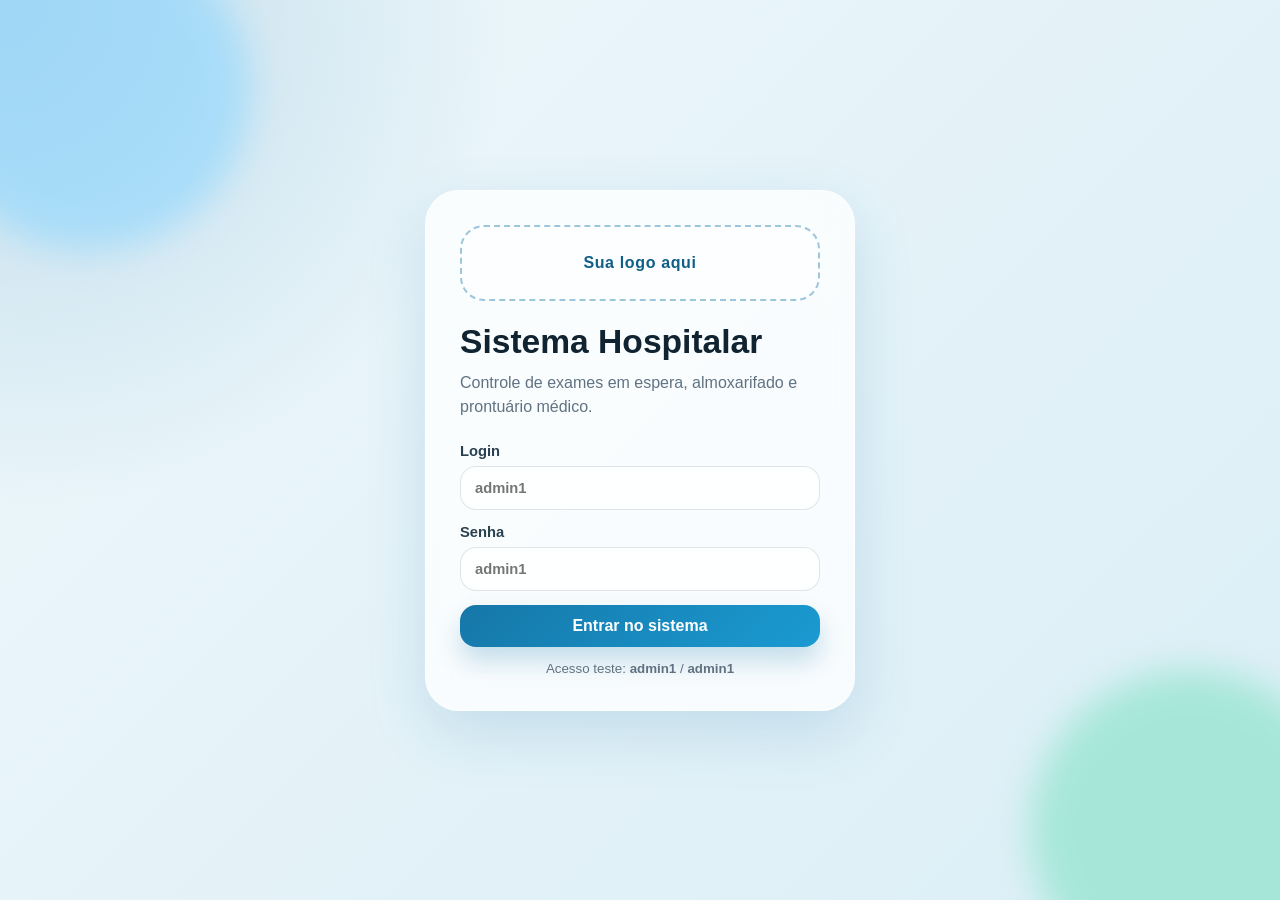
==== index.html @ a4148fce "Add files via upload" ====
<!DOCTYPE html>
<html lang="pt-BR">
<head>
  <meta charset="UTF-8" />
  <meta name="viewport" content="width=device-width, initial-scale=1.0" />
  <title>Sistema Hospitalar | Almoxarifado e Prontuário</title>
  <link rel="stylesheet" href="styles.css" />
</head>
<body>
  <div id="toast" class="toast"></div>

  <section id="loginView" class="login-view">
    <div class="login-orb orb-a"></div>
    <div class="login-orb orb-b"></div>

    <div class="login-card glass">
      <div class="brand-badge">Sua logo aqui</div>
      <h1>Sistema Hospitalar</h1>
      <p>Controle de exames em espera, almoxarifado e prontuário médico.</p>

      <form id="loginForm" class="form-stack">
        <label>
          Login
          <input id="loginUser" type="text" placeholder="admin1" autocomplete="username" required />
        </label>
        <label>
          Senha
          <input id="loginPass" type="password" placeholder="admin1" autocomplete="current-password" required />
        </label>
        <button class="btn primary full" type="submit">Entrar no sistema</button>
        <small class="hint">Acesso teste: <b>admin1</b> / <b>admin1</b></small>
      </form>
    </div>
  </section>

  <main id="appView" class="app hidden">
    <aside class="sidebar">
      <div class="logo-box">Sua logo aqui</div>
      <nav>
        <button class="nav-btn active" data-screen="dashboard">Visão geral</button>
        <button class="nav-btn" data-screen="items">Cadastro de itens</button>
        <button class="nav-btn" data-screen="requests">Pedidos</button>
        <button class="nav-btn" data-screen="history">Histórico</button>
        <button class="nav-btn" data-screen="medical">Prontuário médico</button>
        <button class="nav-btn" data-screen="exams">Exames em espera</button>
      </nav>
      <button id="logoutBtn" class="btn ghost logout">Sair</button>
    </aside>

    <section class="workspace">
      <header class="topbar glass">
        <div>
          <span class="eyebrow">Painel interno</span>
          <h2 id="screenTitle">Visão geral</h2>
        </div>
        <div class="user-chip">
          <span class="dot"></span>
          Admin teste
        </div>
      </header>

      <section id="dashboard" class="screen active-screen">
        <div class="grid stats-grid">
          <article class="stat-card">
            <span>Itens cadastrados</span>
            <strong id="statItems">0</strong>
          </article>
          <article class="stat-card">
            <span>Pedidos pendentes</span>
            <strong id="statPending">0</strong>
          </article>
          <article class="stat-card">
            <span>Prontos para coleta</span>
            <strong id="statReady">0</strong>
          </article>
          <article class="stat-card">
            <span>Prontuários salvos</span>
            <strong id="statRecords">0</strong>
          </article>
        </div>

        <div class="panel glass">
          <div class="panel-head">
            <div>
              <h3>Fluxo do almoxarifado</h3>
              <p>Pedido solicitado → almoxarifado separa → colaborador coleta → histórico mensal.</p>
            </div>
          </div>
          <div id="recentRequests" class="cards-list"></div>
        </div>
      </section>

      <section id="items" class="screen">
        <div class="two-columns">
          <form id="itemForm" class="panel glass form-stack">
            <h3>Cadastrar item</h3>
            <label>Nome do item <input id="itemName" required placeholder="Ex: Luva descartável M" /></label>
            <label>Categoria
              <select id="itemCategory" required>
                <option value="Hospital">Hospital</option>
                <option value="Ambulância">Ambulância</option>
                <option value="Limpeza">Limpeza</option>
                <option value="Escritório">Escritório</option>
                <option value="Medicamentos">Medicamentos</option>
                <option value="Outros">Outros</option>
              </select>
            </label>
            <label>Unidade <input id="itemUnit" required placeholder="Ex: caixa, unidade, pacote" /></label>
            <label>Estoque atual <input id="itemStock" type="number" min="0" required placeholder="0" /></label>
            <label>Estoque mínimo <input id="itemMin" type="number" min="0" required placeholder="0" /></label>
            <label>Observação <textarea id="itemNote" placeholder="Detalhes importantes do item"></textarea></label>
            <button class="btn primary" type="submit">Salvar item</button>
          </form>

          <div class="panel glass">
            <div class="panel-head">
              <div>
                <h3>Itens cadastrados</h3>
                <p>Controle básico para hospital e ambulância.</p>
              </div>
              <input id="itemSearch" class="search" placeholder="Buscar item..." />
            </div>
            <div id="itemList" class="table-wrap"></div>
          </div>
        </div>
      </section>

      <section id="requests" class="screen">
        <div class="two-columns">
          <form id="requestForm" class="panel glass form-stack">
            <h3>Novo pedido ao almoxarifado</h3>
            <label>Solicitante <input id="requestPerson" required placeholder="Nome de quem está pedindo" /></label>
            <label>Setor
              <select id="requestSector" required>
                <option>Enfermagem</option>
                <option>Recepção</option>
                <option>Ambulância</option>
                <option>Centro médico</option>
                <option>Administração</option>
                <option>Limpeza</option>
              </select>
            </label>
            <label>Item
              <select id="requestItem" required></select>
            </label>
            <label>Quantidade <input id="requestQty" type="number" min="1" required value="1" /></label>
            <label>Motivo/observação <textarea id="requestReason" placeholder="Ex: reposição da sala 2"></textarea></label>
            <button class="btn primary" type="submit">Enviar pedido</button>
          </form>

          <div class="panel glass">
            <div class="panel-head">
              <div>
                <h3>Pedidos recebidos</h3>
                <p>Atualize o pedido quando estiver separado ou coletado.</p>
              </div>
              <select id="requestFilter" class="search">
                <option value="todos">Todos</option>
                <option value="pendente">Pendentes</option>
                <option value="pronto">Prontos para coleta</option>
                <option value="retirado">Retirados</option>
              </select>
            </div>
            <div id="requestList" class="cards-list"></div>
          </div>
        </div>
      </section>

      <section id="history" class="screen">
        <div class="panel glass">
          <div class="panel-head">
            <div>
              <h3>Histórico por pessoa, dia e mês</h3>
              <p>Veja o que cada colaborador retirou para ter rastreio e controle.</p>
            </div>
            <div class="filter-row">
              <input id="historyPerson" class="search" placeholder="Buscar pessoa..." />
              <input id="historyMonth" class="search" type="month" />
            </div>
          </div>
          <div id="historyList" class="table-wrap"></div>
        </div>
      </section>

      <section id="medical" class="screen">
        <div class="two-columns">
          <form id="medicalForm" class="panel glass form-stack">
            <h3>Novo prontuário</h3>
            <label>Nome do paciente <input id="patientName" required placeholder="Nome completo" /></label>
            <label>CPF <input id="patientCpf" required placeholder="000.000.000-00" /></label>
            <label>Data de nascimento <input id="patientBirth" type="date" /></label>
            <label>Médico responsável <input id="doctorName" required placeholder="Dr(a). Nome" /></label>
            <label>Queixa principal <textarea id="patientComplaint" required placeholder="Relato inicial do paciente"></textarea></label>
            <label>Conduta médica <textarea id="medicalConduct" required placeholder="Exames, medicação, orientação, retorno..."></textarea></label>
            <button class="btn primary" type="submit">Salvar prontuário</button>
          </form>

          <div class="panel glass">
            <div class="panel-head">
              <div>
                <h3>Prontuários salvos</h3>
                <p>Busque por nome, CPF ou médico.</p>
              </div>
              <input id="medicalSearch" class="search" placeholder="Buscar prontuário..." />
            </div>
            <div id="medicalList" class="cards-list"></div>
          </div>
        </div>
      </section>

      <section id="exams" class="screen">
        <div class="two-columns">
          <form id="examForm" class="panel glass form-stack">
            <h3>Novo exame em espera</h3>
            <label>Paciente <input id="examPatient" required placeholder="Nome do paciente" /></label>
            <label>CPF <input id="examCpf" required placeholder="000.000.000-00" /></label>
            <label>Tipo de exame <input id="examType" required placeholder="Ex: Hemograma, Raio-X" /></label>
            <label>Status
              <select id="examStatus">
                <option>Aguardando coleta</option>
                <option>Aguardando laudo</option>
                <option>Pronto para entrega</option>
              </select>
            </label>
            <button class="btn primary" type="submit">Salvar exame</button>
          </form>
          <div class="panel glass">
            <div class="panel-head">
              <div>
                <h3>Fila de exames</h3>
                <p>Primeiro esqueleto para controle de espera.</p>
              </div>
              <input id="examSearch" class="search" placeholder="Buscar exame..." />
            </div>
            <div id="examList" class="cards-list"></div>
          </div>
        </div>
      </section>
    </section>
  </main>

  <script src="app.js"></script>
</body>
</html>
---- styles.css ----
:root {
  --bg: #eef7fb;
  --bg-2: #dbeef6;
  --card: rgba(255, 255, 255, .78);
  --text: #102331;
  --muted: #607282;
  --primary: #1677a8;
  --primary-dark: #0f5e86;
  --success: #1d9a6c;
  --warning: #d48b18;
  --danger: #d94d4d;
  --line: rgba(16, 35, 49, .12);
  --shadow: 0 22px 60px rgba(22, 119, 168, .16);
  --radius: 24px;
}

* { box-sizing: border-box; }
html { scroll-behavior: smooth; }
body {
  margin: 0;
  font-family: Inter, Segoe UI, Arial, sans-serif;
  color: var(--text);
  background:
    radial-gradient(circle at top left, rgba(22,119,168,.22), transparent 32rem),
    linear-gradient(135deg, var(--bg), var(--bg-2));
  min-height: 100vh;
}

button, input, select, textarea { font: inherit; }
button { cursor: pointer; }
textarea { min-height: 96px; resize: vertical; }
.hidden { display: none !important; }

.glass {
  background: var(--card);
  border: 1px solid rgba(255,255,255,.72);
  box-shadow: var(--shadow);
  backdrop-filter: blur(18px);
}

.login-view {
  min-height: 100vh;
  display: grid;
  place-items: center;
  position: relative;
  overflow: hidden;
  padding: 24px;
}
.login-orb {
  position: absolute;
  width: 320px;
  height: 320px;
  border-radius: 999px;
  filter: blur(18px);
  opacity: .58;
  animation: float 8s ease-in-out infinite;
}
.orb-a { background: #8ad5ff; top: -70px; left: -70px; }
.orb-b { background: #7fe1c4; bottom: -90px; right: -70px; animation-delay: -3s; }
@keyframes float { 50% { transform: translateY(24px) translateX(12px); } }
.login-card {
  width: min(430px, 100%);
  border-radius: 34px;
  padding: 34px;
  position: relative;
  z-index: 1;
}
.brand-badge, .logo-box {
  display: grid;
  place-items: center;
  border: 2px dashed rgba(22,119,168,.42);
  color: var(--primary-dark);
  font-weight: 900;
  letter-spacing: .04em;
  background: rgba(255,255,255,.62);
}
.brand-badge { height: 76px; border-radius: 24px; margin-bottom: 22px; }
.login-card h1 { margin: 0 0 10px; font-size: 2.1rem; }
.login-card p { margin: 0 0 24px; color: var(--muted); line-height: 1.5; }

.form-stack { display: grid; gap: 14px; }
label { display: grid; gap: 7px; color: #294050; font-weight: 700; font-size: .92rem; }
input, select, textarea, .search {
  width: 100%;
  border: 1px solid var(--line);
  border-radius: 16px;
  padding: 13px 14px;
  background: rgba(255,255,255,.82);
  color: var(--text);
  outline: none;
  transition: .2s;
}
input:focus, select:focus, textarea:focus { border-color: var(--primary); box-shadow: 0 0 0 4px rgba(22,119,168,.12); }
.hint { color: var(--muted); text-align: center; }

.btn {
  border: 0;
  border-radius: 16px;
  padding: 12px 16px;
  font-weight: 900;
  transition: .2s;
}
.btn:hover { transform: translateY(-1px); }
.btn.primary { color: white; background: linear-gradient(135deg, var(--primary), #1a9bd2); box-shadow: 0 14px 26px rgba(22,119,168,.24); }
.btn.ghost { background: rgba(255,255,255,.7); color: var(--primary-dark); border: 1px solid var(--line); }
.btn.success { background: rgba(29,154,108,.12); color: var(--success); border: 1px solid rgba(29,154,108,.2); }
.btn.warning { background: rgba(212,139,24,.12); color: var(--warning); border: 1px solid rgba(212,139,24,.2); }
.btn.danger { background: rgba(217,77,77,.12); color: var(--danger); border: 1px solid rgba(217,77,77,.2); }
.btn.full { width: 100%; }

.app { min-height: 100vh; display: grid; grid-template-columns: 290px 1fr; }
.sidebar {
  min-height: 100vh;
  padding: 22px;
  background: rgba(255,255,255,.48);
  border-right: 1px solid rgba(255,255,255,.76);
  position: sticky;
  top: 0;
}
.logo-box { height: 86px; border-radius: 24px; margin-bottom: 22px; }
nav { display: grid; gap: 10px; }
.nav-btn {
  text-align: left;
  border: 1px solid transparent;
  background: transparent;
  padding: 14px 16px;
  border-radius: 16px;
  color: #425b6b;
  font-weight: 850;
}
.nav-btn:hover, .nav-btn.active { background: rgba(22,119,168,.1); color: var(--primary-dark); border-color: rgba(22,119,168,.16); }
.logout { width: calc(100% - 44px); position: absolute; bottom: 22px; }
.workspace { padding: 24px; overflow: hidden; }
.topbar {
  border-radius: var(--radius);
  padding: 22px 24px;
  display: flex;
  justify-content: space-between;
  align-items: center;
  margin-bottom: 22px;
}
.eyebrow { color: var(--primary); text-transform: uppercase; font-weight: 950; letter-spacing: .09em; font-size: .75rem; }
.topbar h2 { margin: 6px 0 0; font-size: 1.7rem; }
.user-chip { display: flex; align-items: center; gap: 9px; padding: 10px 14px; border-radius: 999px; background: rgba(255,255,255,.68); font-weight: 850; }
.dot { width: 10px; height: 10px; border-radius: 50%; background: var(--success); box-shadow: 0 0 0 6px rgba(29,154,108,.12); }

.screen { display: none; animation: rise .28s ease both; }
.active-screen { display: block; }
@keyframes rise { from { opacity: 0; transform: translateY(8px); } }
.grid { display: grid; gap: 16px; }
.stats-grid { grid-template-columns: repeat(4, minmax(0, 1fr)); margin-bottom: 20px; }
.stat-card, .panel {
  border-radius: var(--radius);
  padding: 20px;
  background: rgba(255,255,255,.72);
  border: 1px solid rgba(255,255,255,.75);
  box-shadow: var(--shadow);
}
.stat-card span { color: var(--muted); font-weight: 800; }
.stat-card strong { display: block; margin-top: 10px; font-size: 2.1rem; color: var(--primary-dark); }
.two-columns { display: grid; grid-template-columns: 390px 1fr; gap: 20px; align-items: start; }
.panel-head { display: flex; justify-content: space-between; align-items: start; gap: 14px; margin-bottom: 16px; }
.panel h3 { margin: 0 0 6px; }
.panel p { margin: 0; color: var(--muted); }
.filter-row { display: flex; gap: 10px; min-width: 420px; }

.table-wrap { overflow-x: auto; }
table { width: 100%; border-collapse: collapse; min-width: 720px; }
th, td { padding: 14px; border-bottom: 1px solid var(--line); text-align: left; vertical-align: top; }
th { color: var(--muted); font-size: .82rem; text-transform: uppercase; letter-spacing: .04em; }
.tag { display: inline-flex; align-items: center; border-radius: 999px; padding: 6px 10px; font-weight: 850; font-size: .78rem; }
.tag.pendente { color: var(--warning); background: rgba(212,139,24,.12); }
.tag.pronto { color: var(--primary-dark); background: rgba(22,119,168,.12); }
.tag.retirado { color: var(--success); background: rgba(29,154,108,.12); }
.tag.low { color: var(--danger); background: rgba(217,77,77,.12); }
.tag.ok { color: var(--success); background: rgba(29,154,108,.12); }

.cards-list { display: grid; gap: 12px; }
.data-card {
  background: rgba(255,255,255,.72);
  border: 1px solid var(--line);
  border-radius: 20px;
  padding: 16px;
}
.data-card h4 { margin: 0 0 8px; }
.data-card p { margin: 5px 0; color: var(--muted); line-height: 1.42; }
.action-row { display: flex; gap: 8px; flex-wrap: wrap; margin-top: 12px; }
.empty { color: var(--muted); text-align: center; padding: 26px; border: 1px dashed var(--line); border-radius: 18px; }
.toast {
  position: fixed;
  right: 22px;
  bottom: 22px;
  z-index: 20;
  transform: translateY(20px);
  opacity: 0;
  pointer-events: none;
  transition: .25s;
  background: #102331;
  color: white;
  padding: 14px 18px;
  border-radius: 16px;
  box-shadow: 0 18px 40px rgba(0,0,0,.2);
  font-weight: 800;
}
.toast.show { opacity: 1; transform: translateY(0); }

@media (max-width: 980px) {
  .app { grid-template-columns: 1fr; }
  .sidebar { position: static; min-height: auto; }
  .logout { position: static; width: 100%; margin-top: 16px; }
  .two-columns, .stats-grid { grid-template-columns: 1fr; }
  .topbar { align-items: flex-start; flex-direction: column; }
  .filter-row { min-width: 0; flex-direction: column; width: 100%; }
}
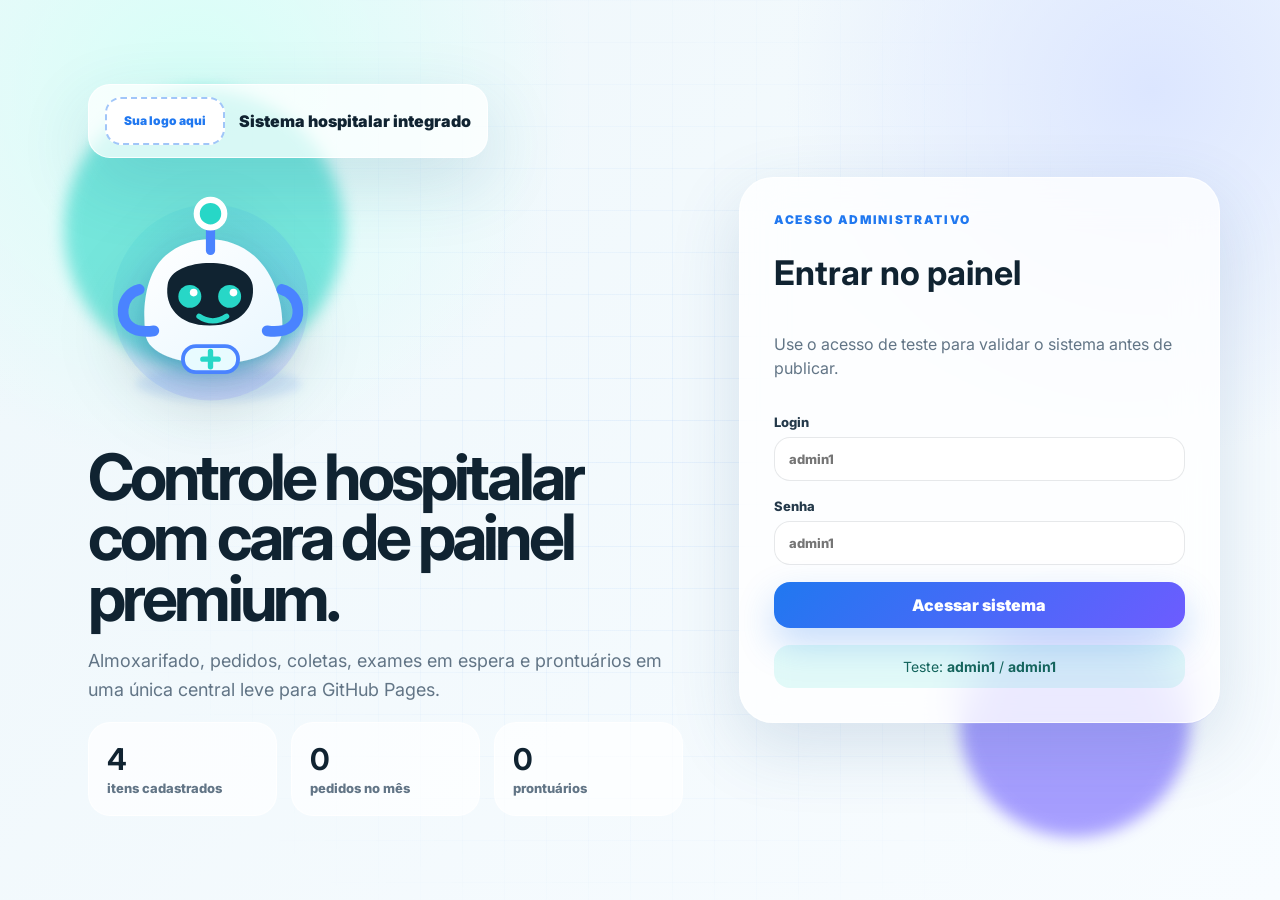
==== commit e7939566: "Add files via upload" ====
--- a/index.html
+++ b/index.html
@@ -3,22 +3,47 @@
 <head>
   <meta charset="UTF-8" />
   <meta name="viewport" content="width=device-width, initial-scale=1.0" />
-  <title>Sistema Hospitalar | Almoxarifado e Prontuário</title>
-  <link rel="stylesheet" href="styles.css" />
+  <title>Hospital Control | Almoxarifado, Exames e Prontuário</title>
+  <link rel="preconnect" href="https://fonts.googleapis.com">
+  <link rel="preconnect" href="https://fonts.gstatic.com" crossorigin>
+  <link href="https://fonts.googleapis.com/css2?family=Inter:wght@400;500;600;700;800&display=swap" rel="stylesheet">
+  <link rel="stylesheet" href="css/styles.css" />
 </head>
 <body>
-  <div id="toast" class="toast"></div>
+  <div id="toast" class="toast" role="status" aria-live="polite"></div>
 
   <section id="loginView" class="login-view">
-    <div class="login-orb orb-a"></div>
-    <div class="login-orb orb-b"></div>
-
-    <div class="login-card glass">
-      <div class="brand-badge">Sua logo aqui</div>
-      <h1>Sistema Hospitalar</h1>
-      <p>Controle de exames em espera, almoxarifado e prontuário médico.</p>
-
-      <form id="loginForm" class="form-stack">
+    <div class="ambient-grid"></div>
+    <div class="orb orb-one"></div>
+    <div class="orb orb-two"></div>
+
+    <main class="login-shell">
+      <div class="login-hero">
+        <div class="brand-card floating-card">
+          <div class="logo-placeholder">Sua logo aqui</div>
+          <span>Sistema hospitalar integrado</span>
+        </div>
+
+        <div class="mascot-stage" aria-hidden="true">
+          <img src="assets/svg/medbot-mascot.svg" alt="" class="mascot" />
+          <div class="pulse-ring"></div>
+        </div>
+
+        <h1>Controle hospitalar com cara de painel premium.</h1>
+        <p>Almoxarifado, pedidos, coletas, exames em espera e prontuários em uma única central leve para GitHub Pages.</p>
+
+        <div class="hero-metrics">
+          <article><strong id="loginItemsCount">0</strong><span>itens cadastrados</span></article>
+          <article><strong id="loginOrdersCount">0</strong><span>pedidos no mês</span></article>
+          <article><strong id="loginRecordsCount">0</strong><span>prontuários</span></article>
+        </div>
+      </div>
+
+      <form id="loginForm" class="login-card glass-card">
+        <div class="card-kicker">Acesso administrativo</div>
+        <h2>Entrar no painel</h2>
+        <p>Use o acesso de teste para validar o sistema antes de publicar.</p>
+
         <label>
           Login
           <input id="loginUser" type="text" placeholder="admin1" autocomplete="username" required />
@@ -27,218 +52,168 @@
           Senha
           <input id="loginPass" type="password" placeholder="admin1" autocomplete="current-password" required />
         </label>
-        <button class="btn primary full" type="submit">Entrar no sistema</button>
-        <small class="hint">Acesso teste: <b>admin1</b> / <b>admin1</b></small>
+
+        <button class="primary-btn" type="submit">Acessar sistema</button>
+        <div class="demo-access">Teste: <b>admin1</b> / <b>admin1</b></div>
       </form>
-    </div>
+    </main>
   </section>
 
-  <main id="appView" class="app hidden">
+  <section id="appView" class="app-view hidden">
     <aside class="sidebar">
-      <div class="logo-box">Sua logo aqui</div>
-      <nav>
-        <button class="nav-btn active" data-screen="dashboard">Visão geral</button>
-        <button class="nav-btn" data-screen="items">Cadastro de itens</button>
-        <button class="nav-btn" data-screen="requests">Pedidos</button>
-        <button class="nav-btn" data-screen="history">Histórico</button>
-        <button class="nav-btn" data-screen="medical">Prontuário médico</button>
-        <button class="nav-btn" data-screen="exams">Exames em espera</button>
+      <div class="side-brand">
+        <div class="side-logo">Sua logo aqui</div>
+        <div>
+          <strong>Hospital Control</strong>
+          <span>Operação interna</span>
+        </div>
+      </div>
+
+      <nav class="side-nav" aria-label="Menu principal">
+        <button class="nav-btn active" data-view="dashboard"><span>⌂</span>Dashboard</button>
+        <button class="nav-btn" data-view="items"><span>▣</span>Itens</button>
+        <button class="nav-btn" data-view="orders"><span>↗</span>Pedidos</button>
+        <button class="nav-btn" data-view="history"><span>◷</span>Histórico</button>
+        <button class="nav-btn" data-view="exams"><span>✚</span>Exames</button>
+        <button class="nav-btn" data-view="records"><span>☤</span>Prontuário</button>
       </nav>
-      <button id="logoutBtn" class="btn ghost logout">Sair</button>
+
+      <div class="side-mascot">
+        <img src="assets/svg/medbot-mascot.svg" alt="Mascote do sistema" />
+        <p>MedBot está vigiando estoque, filas e papelada.</p>
+      </div>
     </aside>
 
-    <section class="workspace">
-      <header class="topbar glass">
+    <main class="main-panel">
+      <header class="topbar">
         <div>
-          <span class="eyebrow">Painel interno</span>
-          <h2 id="screenTitle">Visão geral</h2>
-        </div>
-        <div class="user-chip">
-          <span class="dot"></span>
-          Admin teste
+          <span class="eyebrow">Painel administrativo</span>
+          <h1 id="pageTitle">Dashboard</h1>
+        </div>
+        <div class="topbar-actions">
+          <div class="search-box">
+            <span>⌕</span>
+            <input id="globalSearch" type="search" placeholder="Pesquisar no sistema..." />
+          </div>
+          <button id="exportBtn" class="ghost-btn">Exportar backup</button>
+          <button id="logoutBtn" class="danger-btn">Sair</button>
         </div>
       </header>
 
-      <section id="dashboard" class="screen active-screen">
-        <div class="grid stats-grid">
-          <article class="stat-card">
-            <span>Itens cadastrados</span>
-            <strong id="statItems">0</strong>
+      <section id="dashboard" class="view-section active-section">
+        <div class="welcome-card glass-card">
+          <div>
+            <span class="card-kicker">Resumo geral</span>
+            <h2>Primeira versão pronta para apresentação</h2>
+            <p>Esta central organiza solicitações do almoxarifado, coletas, exames em espera e prontuários salvos por paciente.</p>
+          </div>
+          <img src="assets/svg/hospital-illustration.svg" alt="Ilustração hospitalar" />
+        </div>
+
+        <div class="stats-grid">
+          <article class="stat-card"><span>Itens cadastrados</span><strong id="statItems">0</strong><small>Almoxarifado geral</small></article>
+          <article class="stat-card"><span>Pedidos pendentes</span><strong id="statPending">0</strong><small>Aguardando separação</small></article>
+          <article class="stat-card"><span>Prontos para coleta</span><strong id="statReady">0</strong><small>Retirar no almoxarifado</small></article>
+          <article class="stat-card"><span>Prontuários</span><strong id="statRecords">0</strong><small>Pacientes registrados</small></article>
+        </div>
+
+        <div class="two-columns">
+          <article class="panel-card">
+            <div class="panel-title"><h3>Últimos pedidos</h3><span>fluxo do dia</span></div>
+            <div id="recentOrders" class="timeline-list"></div>
           </article>
-          <article class="stat-card">
-            <span>Pedidos pendentes</span>
-            <strong id="statPending">0</strong>
+          <article class="panel-card">
+            <div class="panel-title"><h3>Exames em espera</h3><span>fila atual</span></div>
+            <div id="recentExams" class="timeline-list"></div>
           </article>
-          <article class="stat-card">
-            <span>Prontos para coleta</span>
-            <strong id="statReady">0</strong>
-          </article>
-          <article class="stat-card">
-            <span>Prontuários salvos</span>
-            <strong id="statRecords">0</strong>
-          </article>
-        </div>
-
-        <div class="panel glass">
-          <div class="panel-head">
-            <div>
-              <h3>Fluxo do almoxarifado</h3>
-              <p>Pedido solicitado → almoxarifado separa → colaborador coleta → histórico mensal.</p>
-            </div>
-          </div>
-          <div id="recentRequests" class="cards-list"></div>
-        </div>
-      </section>
-
-      <section id="items" class="screen">
-        <div class="two-columns">
-          <form id="itemForm" class="panel glass form-stack">
-            <h3>Cadastrar item</h3>
-            <label>Nome do item <input id="itemName" required placeholder="Ex: Luva descartável M" /></label>
-            <label>Categoria
-              <select id="itemCategory" required>
-                <option value="Hospital">Hospital</option>
-                <option value="Ambulância">Ambulância</option>
-                <option value="Limpeza">Limpeza</option>
-                <option value="Escritório">Escritório</option>
-                <option value="Medicamentos">Medicamentos</option>
-                <option value="Outros">Outros</option>
-              </select>
-            </label>
-            <label>Unidade <input id="itemUnit" required placeholder="Ex: caixa, unidade, pacote" /></label>
-            <label>Estoque atual <input id="itemStock" type="number" min="0" required placeholder="0" /></label>
-            <label>Estoque mínimo <input id="itemMin" type="number" min="0" required placeholder="0" /></label>
-            <label>Observação <textarea id="itemNote" placeholder="Detalhes importantes do item"></textarea></label>
-            <button class="btn primary" type="submit">Salvar item</button>
-          </form>
-
-          <div class="panel glass">
-            <div class="panel-head">
-              <div>
-                <h3>Itens cadastrados</h3>
-                <p>Controle básico para hospital e ambulância.</p>
-              </div>
-              <input id="itemSearch" class="search" placeholder="Buscar item..." />
-            </div>
-            <div id="itemList" class="table-wrap"></div>
-          </div>
-        </div>
-      </section>
-
-      <section id="requests" class="screen">
-        <div class="two-columns">
-          <form id="requestForm" class="panel glass form-stack">
-            <h3>Novo pedido ao almoxarifado</h3>
-            <label>Solicitante <input id="requestPerson" required placeholder="Nome de quem está pedindo" /></label>
-            <label>Setor
-              <select id="requestSector" required>
-                <option>Enfermagem</option>
-                <option>Recepção</option>
-                <option>Ambulância</option>
-                <option>Centro médico</option>
-                <option>Administração</option>
-                <option>Limpeza</option>
-              </select>
-            </label>
-            <label>Item
-              <select id="requestItem" required></select>
-            </label>
-            <label>Quantidade <input id="requestQty" type="number" min="1" required value="1" /></label>
-            <label>Motivo/observação <textarea id="requestReason" placeholder="Ex: reposição da sala 2"></textarea></label>
-            <button class="btn primary" type="submit">Enviar pedido</button>
-          </form>
-
-          <div class="panel glass">
-            <div class="panel-head">
-              <div>
-                <h3>Pedidos recebidos</h3>
-                <p>Atualize o pedido quando estiver separado ou coletado.</p>
-              </div>
-              <select id="requestFilter" class="search">
-                <option value="todos">Todos</option>
-                <option value="pendente">Pendentes</option>
-                <option value="pronto">Prontos para coleta</option>
-                <option value="retirado">Retirados</option>
-              </select>
-            </div>
-            <div id="requestList" class="cards-list"></div>
-          </div>
-        </div>
-      </section>
-
-      <section id="history" class="screen">
-        <div class="panel glass">
-          <div class="panel-head">
-            <div>
-              <h3>Histórico por pessoa, dia e mês</h3>
-              <p>Veja o que cada colaborador retirou para ter rastreio e controle.</p>
-            </div>
-            <div class="filter-row">
-              <input id="historyPerson" class="search" placeholder="Buscar pessoa..." />
-              <input id="historyMonth" class="search" type="month" />
-            </div>
+        </div>
+      </section>
+
+      <section id="items" class="view-section">
+        <div class="form-grid">
+          <form id="itemForm" class="panel-card form-card">
+            <div class="panel-title"><h3>Cadastrar item</h3><span>almoxarifado</span></div>
+            <label>Nome do item<input id="itemName" required placeholder="Ex: Luva procedimento M" /></label>
+            <label>Categoria<select id="itemCategory"><option>Hospital</option><option>Ambulância</option><option>Higiene</option><option>Medicação</option><option>Escritório</option><option>Outros</option></select></label>
+            <label>Quantidade atual<input id="itemQty" type="number" min="0" value="0" required /></label>
+            <label>Estoque mínimo<input id="itemMin" type="number" min="0" value="5" required /></label>
+            <button class="primary-btn" type="submit">Salvar item</button>
+          </form>
+          <div class="panel-card">
+            <div class="panel-title"><h3>Itens cadastrados</h3><span id="itemsCountLabel">0 itens</span></div>
+            <div id="itemsList" class="cards-list"></div>
+          </div>
+        </div>
+      </section>
+
+      <section id="orders" class="view-section">
+        <div class="form-grid">
+          <form id="orderForm" class="panel-card form-card">
+            <div class="panel-title"><h3>Novo pedido</h3><span>solicitação interna</span></div>
+            <label>Solicitante<input id="orderPerson" required placeholder="Nome de quem pediu" /></label>
+            <label>Setor<select id="orderSector"><option>Enfermagem</option><option>Recepção</option><option>Ambulância</option><option>Centro cirúrgico</option><option>Exames</option><option>Administração</option></select></label>
+            <label>Item<select id="orderItem" required></select></label>
+            <label>Quantidade<input id="orderQty" type="number" min="1" value="1" required /></label>
+            <label>Observação<textarea id="orderNote" placeholder="Ex: urgência, plantão, ambulância 02..."></textarea></label>
+            <button class="primary-btn" type="submit">Enviar ao almoxarifado</button>
+          </form>
+          <div class="panel-card">
+            <div class="panel-title"><h3>Pedidos do almoxarifado</h3><span>clique para atualizar status</span></div>
+            <div id="ordersList" class="cards-list"></div>
+          </div>
+        </div>
+      </section>
+
+      <section id="history" class="view-section">
+        <div class="panel-card">
+          <div class="panel-title"><h3>Histórico de retiradas</h3><span>controle mensal e diário</span></div>
+          <div class="filter-row">
+            <input id="historyPerson" placeholder="Filtrar por pessoa" />
+            <input id="historyMonth" type="month" />
+            <button id="clearHistoryFilters" class="ghost-btn">Limpar filtro</button>
           </div>
           <div id="historyList" class="table-wrap"></div>
         </div>
       </section>
 
-      <section id="medical" class="screen">
-        <div class="two-columns">
-          <form id="medicalForm" class="panel glass form-stack">
-            <h3>Novo prontuário</h3>
-            <label>Nome do paciente <input id="patientName" required placeholder="Nome completo" /></label>
-            <label>CPF <input id="patientCpf" required placeholder="000.000.000-00" /></label>
-            <label>Data de nascimento <input id="patientBirth" type="date" /></label>
-            <label>Médico responsável <input id="doctorName" required placeholder="Dr(a). Nome" /></label>
-            <label>Queixa principal <textarea id="patientComplaint" required placeholder="Relato inicial do paciente"></textarea></label>
-            <label>Conduta médica <textarea id="medicalConduct" required placeholder="Exames, medicação, orientação, retorno..."></textarea></label>
-            <button class="btn primary" type="submit">Salvar prontuário</button>
-          </form>
-
-          <div class="panel glass">
-            <div class="panel-head">
-              <div>
-                <h3>Prontuários salvos</h3>
-                <p>Busque por nome, CPF ou médico.</p>
-              </div>
-              <input id="medicalSearch" class="search" placeholder="Buscar prontuário..." />
-            </div>
-            <div id="medicalList" class="cards-list"></div>
-          </div>
-        </div>
-      </section>
-
-      <section id="exams" class="screen">
-        <div class="two-columns">
-          <form id="examForm" class="panel glass form-stack">
-            <h3>Novo exame em espera</h3>
-            <label>Paciente <input id="examPatient" required placeholder="Nome do paciente" /></label>
-            <label>CPF <input id="examCpf" required placeholder="000.000.000-00" /></label>
-            <label>Tipo de exame <input id="examType" required placeholder="Ex: Hemograma, Raio-X" /></label>
-            <label>Status
-              <select id="examStatus">
-                <option>Aguardando coleta</option>
-                <option>Aguardando laudo</option>
-                <option>Pronto para entrega</option>
-              </select>
-            </label>
-            <button class="btn primary" type="submit">Salvar exame</button>
-          </form>
-          <div class="panel glass">
-            <div class="panel-head">
-              <div>
-                <h3>Fila de exames</h3>
-                <p>Primeiro esqueleto para controle de espera.</p>
-              </div>
-              <input id="examSearch" class="search" placeholder="Buscar exame..." />
-            </div>
-            <div id="examList" class="cards-list"></div>
-          </div>
-        </div>
-      </section>
-    </section>
-  </main>
-
-  <script src="app.js"></script>
+      <section id="exams" class="view-section">
+        <div class="form-grid">
+          <form id="examForm" class="panel-card form-card">
+            <div class="panel-title"><h3>Adicionar exame em espera</h3><span>fila de atendimento</span></div>
+            <label>Paciente<input id="examPatient" required placeholder="Nome do paciente" /></label>
+            <label>CPF<input id="examCpf" placeholder="000.000.000-00" /></label>
+            <label>Tipo de exame<input id="examType" required placeholder="Ex: Raio-X, Hemograma" /></label>
+            <label>Status<select id="examStatus"><option>Aguardando</option><option>Chamado</option><option>Finalizado</option></select></label>
+            <button class="primary-btn" type="submit">Salvar exame</button>
+          </form>
+          <div class="panel-card">
+            <div class="panel-title"><h3>Fila de exames</h3><span>acompanhamento</span></div>
+            <div id="examsList" class="cards-list"></div>
+          </div>
+        </div>
+      </section>
+
+      <section id="records" class="view-section">
+        <div class="form-grid">
+          <form id="recordForm" class="panel-card form-card">
+            <div class="panel-title"><h3>Prontuário médico</h3><span>cadastro por paciente</span></div>
+            <label>Paciente<input id="recordPatient" required placeholder="Nome completo" /></label>
+            <label>CPF<input id="recordCpf" required placeholder="000.000.000-00" /></label>
+            <label>Médico responsável<input id="recordDoctor" placeholder="Dr(a)." /></label>
+            <label>Queixa principal<textarea id="recordComplaint" required></textarea></label>
+            <label>Conduta / observações<textarea id="recordConduct" required></textarea></label>
+            <button class="primary-btn" type="submit">Salvar prontuário</button>
+          </form>
+          <div class="panel-card">
+            <div class="panel-title"><h3>Prontuários salvos</h3><span>histórico do paciente</span></div>
+            <div class="filter-row"><input id="recordSearch" placeholder="Buscar por nome ou CPF" /></div>
+            <div id="recordsList" class="cards-list"></div>
+          </div>
+        </div>
+      </section>
+    </main>
+  </section>
+
+  <script src="js/app.js"></script>
 </body>
 </html>
--- a/css/styles.css
+++ b/css/styles.css
@@ -0,0 +1,21 @@
+:root{
+  --bg:#eef7fb;
+  --bg2:#f8fcff;
+  --card:rgba(255,255,255,.78);
+  --solid:#ffffff;
+  --text:#102331;
+  --muted:#627586;
+  --line:rgba(16,35,49,.1);
+  --primary:#2078f0;
+  --primary2:#27d7c7;
+  --accent:#6d5cff;
+  --danger:#e14d5a;
+  --warning:#f0a52b;
+  --success:#21a67a;
+  --shadow:0 24px 70px rgba(42,91,140,.16);
+  --radius:26px;
+}
+*{box-sizing:border-box}html{scroll-behavior:smooth}body{margin:0;font-family:Inter,system-ui,-apple-system,Segoe UI,sans-serif;background:radial-gradient(circle at 15% 10%,#d7fff7 0,transparent 28%),radial-gradient(circle at 90% 10%,#dce6ff 0,transparent 26%),linear-gradient(135deg,#eef7fb,#f8fcff);color:var(--text);min-height:100vh}button,input,select,textarea{font:inherit}button{cursor:pointer;border:0}input,select,textarea{width:100%;border:1px solid var(--line);border-radius:16px;padding:13px 14px;background:rgba(255,255,255,.88);color:var(--text);outline:none;transition:.2s}textarea{min-height:94px;resize:vertical}input:focus,select:focus,textarea:focus{border-color:rgba(32,120,240,.55);box-shadow:0 0 0 4px rgba(32,120,240,.1)}label{display:grid;gap:7px;font-size:13px;font-weight:800;color:#24394a}.hidden{display:none!important}.toast{position:fixed;right:24px;top:24px;z-index:99;background:#102331;color:#fff;padding:15px 18px;border-radius:18px;box-shadow:var(--shadow);opacity:0;transform:translateY(-12px);transition:.25s;pointer-events:none}.toast.show{opacity:1;transform:translateY(0)}.glass-card{background:var(--card);backdrop-filter:blur(22px);border:1px solid rgba(255,255,255,.72);box-shadow:var(--shadow)}.primary-btn,.ghost-btn,.danger-btn{border-radius:16px;padding:13px 17px;font-weight:900;transition:.2s;display:inline-flex;align-items:center;justify-content:center;gap:8px}.primary-btn{background:linear-gradient(135deg,var(--primary),var(--accent));color:#fff;box-shadow:0 16px 36px rgba(32,120,240,.25)}.primary-btn:hover{transform:translateY(-2px)}.ghost-btn{background:rgba(255,255,255,.74);color:var(--text);border:1px solid var(--line)}.danger-btn{background:rgba(225,77,90,.11);color:var(--danger);border:1px solid rgba(225,77,90,.22)}.card-kicker,.eyebrow{font-size:12px;text-transform:uppercase;letter-spacing:.14em;font-weight:900;color:var(--primary)}
+.login-view{position:relative;min-height:100vh;overflow:hidden;display:grid;place-items:center;padding:30px}.ambient-grid{position:absolute;inset:0;background-image:linear-gradient(rgba(32,120,240,.07) 1px,transparent 1px),linear-gradient(90deg,rgba(32,120,240,.07) 1px,transparent 1px);background-size:42px 42px;mask-image:radial-gradient(circle at center,#000 0,transparent 70%)}.orb{position:absolute;border-radius:999px;filter:blur(8px);opacity:.58;animation:drift 8s ease-in-out infinite}.orb-one{width:280px;height:280px;background:#27d7c7;left:5%;top:10%}.orb-two{width:230px;height:230px;background:#6d5cff;right:7%;bottom:7%;animation-delay:-3s}@keyframes drift{50%{transform:translate(18px,-22px) scale(1.05)}}.login-shell{position:relative;z-index:1;width:min(1160px,100%);display:grid;grid-template-columns:1.15fr .85fr;gap:28px;align-items:center}.login-hero{padding:28px}.brand-card{display:inline-flex;align-items:center;gap:14px;border-radius:22px;padding:12px 16px;background:rgba(255,255,255,.72);border:1px solid rgba(255,255,255,.85);box-shadow:var(--shadow);font-weight:900}.logo-placeholder,.side-logo{display:grid;place-items:center;border:2px dashed rgba(32,120,240,.42);color:var(--primary);font-weight:900;background:#fff;border-radius:16px}.logo-placeholder{width:120px;height:48px;font-size:12px}.mascot-stage{position:relative;width:280px;height:245px;margin:22px 0}.mascot{position:relative;z-index:2;width:245px;filter:drop-shadow(0 25px 30px rgba(16,35,49,.18));animation:floaty 3.5s ease-in-out infinite}.pulse-ring{position:absolute;left:48px;bottom:24px;width:165px;height:34px;background:rgba(32,120,240,.12);border-radius:50%;filter:blur(4px)}@keyframes floaty{50%{transform:translateY(-10px)}}.login-hero h1{font-size:clamp(36px,5vw,72px);line-height:.95;margin:0 0 18px;letter-spacing:-.06em}.login-hero p{font-size:18px;line-height:1.6;color:var(--muted);max-width:660px}.hero-metrics{display:grid;grid-template-columns:repeat(3,1fr);gap:14px;max-width:650px}.hero-metrics article{padding:18px;border-radius:22px;background:rgba(255,255,255,.68);border:1px solid rgba(255,255,255,.8)}.hero-metrics strong{display:block;font-size:30px}.hero-metrics span{font-size:13px;color:var(--muted);font-weight:800}.login-card{border-radius:34px;padding:34px}.login-card h2{font-size:34px;margin:8px 0 6px}.login-card p{color:var(--muted);line-height:1.55}.login-card{display:grid;gap:17px}.demo-access{padding:13px;border-radius:16px;background:rgba(39,215,199,.13);color:#14645d;text-align:center;font-size:14px}
+.app-view{min-height:100vh;display:grid;grid-template-columns:292px 1fr}.sidebar{position:sticky;top:0;height:100vh;padding:24px;background:rgba(255,255,255,.72);backdrop-filter:blur(18px);border-right:1px solid var(--line);display:flex;flex-direction:column;gap:22px}.side-brand{display:flex;align-items:center;gap:12px}.side-logo{width:78px;height:48px;font-size:11px}.side-brand strong{display:block}.side-brand span{font-size:12px;color:var(--muted);font-weight:800}.side-nav{display:grid;gap:9px}.nav-btn{background:transparent;border-radius:18px;padding:14px 15px;display:flex;gap:12px;align-items:center;font-weight:900;color:#405568;text-align:left}.nav-btn span{width:30px;height:30px;border-radius:10px;display:grid;place-items:center;background:rgba(32,120,240,.08)}.nav-btn.active,.nav-btn:hover{background:linear-gradient(135deg,rgba(32,120,240,.13),rgba(39,215,199,.12));color:var(--primary)}.side-mascot{margin-top:auto;padding:18px;border-radius:24px;background:linear-gradient(135deg,rgba(32,120,240,.12),rgba(39,215,199,.13));text-align:center}.side-mascot img{width:110px}.side-mascot p{font-size:13px;color:var(--muted);font-weight:800;line-height:1.45}.main-panel{padding:28px;min-width:0}.topbar{display:flex;align-items:center;justify-content:space-between;gap:18px;margin-bottom:24px}.topbar h1{font-size:34px;margin:5px 0 0;letter-spacing:-.04em}.topbar-actions{display:flex;align-items:center;gap:10px}.search-box{display:flex;align-items:center;gap:8px;min-width:260px;padding:0 12px;border:1px solid var(--line);border-radius:18px;background:rgba(255,255,255,.75)}.search-box input{border:0;background:transparent;padding:13px 0;box-shadow:none}.view-section{display:none}.active-section{display:block}.welcome-card{border-radius:32px;padding:28px;display:grid;grid-template-columns:1fr 290px;gap:20px;align-items:center;margin-bottom:20px}.welcome-card h2{font-size:34px;margin:10px 0 8px;letter-spacing:-.04em}.welcome-card p{color:var(--muted);line-height:1.6}.welcome-card img{width:100%;max-height:210px}.stats-grid{display:grid;grid-template-columns:repeat(4,1fr);gap:16px;margin-bottom:20px}.stat-card,.panel-card{background:rgba(255,255,255,.78);border:1px solid rgba(255,255,255,.82);box-shadow:var(--shadow);border-radius:var(--radius)}.stat-card{padding:20px}.stat-card span,.stat-card small{display:block;color:var(--muted);font-weight:800}.stat-card strong{font-size:38px;display:block;margin:7px 0;letter-spacing:-.04em}.two-columns,.form-grid{display:grid;grid-template-columns:1fr 1.45fr;gap:18px}.panel-card{padding:22px}.panel-title{display:flex;align-items:flex-start;justify-content:space-between;gap:12px;margin-bottom:16px}.panel-title h3{margin:0;font-size:22px;letter-spacing:-.03em}.panel-title span{font-size:12px;color:var(--muted);font-weight:900;text-transform:uppercase;letter-spacing:.1em}.form-card{display:grid;gap:14px;align-self:start}.cards-list,.timeline-list{display:grid;gap:12px}.mini-card{padding:15px;border-radius:18px;background:rgba(248,252,255,.8);border:1px solid var(--line);display:grid;gap:8px}.mini-card header{display:flex;justify-content:space-between;gap:10px;align-items:flex-start}.mini-card h4{margin:0;font-size:16px}.mini-card p{margin:0;color:var(--muted);font-size:13px;line-height:1.45}.badge{display:inline-flex;align-items:center;border-radius:999px;padding:6px 10px;font-size:12px;font-weight:900;background:rgba(32,120,240,.1);color:var(--primary);white-space:nowrap}.badge.success{background:rgba(33,166,122,.12);color:var(--success)}.badge.warning{background:rgba(240,165,43,.14);color:#9a640a}.badge.danger{background:rgba(225,77,90,.12);color:var(--danger)}.actions{display:flex;gap:8px;flex-wrap:wrap}.mini-btn{border-radius:12px;padding:9px 11px;background:#fff;border:1px solid var(--line);font-weight:900;color:var(--text)}.mini-btn.primary{background:rgba(32,120,240,.1);color:var(--primary)}.mini-btn.success{background:rgba(33,166,122,.12);color:var(--success)}.mini-btn.danger{background:rgba(225,77,90,.1);color:var(--danger)}.filter-row{display:flex;gap:10px;margin-bottom:14px}.table-wrap{overflow:auto}.history-table{width:100%;border-collapse:collapse;min-width:760px}.history-table th,.history-table td{text-align:left;padding:14px;border-bottom:1px solid var(--line);font-size:14px}.history-table th{font-size:12px;text-transform:uppercase;letter-spacing:.1em;color:var(--muted)}.empty{padding:18px;border:1px dashed var(--line);border-radius:18px;text-align:center;color:var(--muted);font-weight:800;background:rgba(255,255,255,.45)}
+@media(max-width:1080px){.login-shell,.app-view,.two-columns,.form-grid,.welcome-card{grid-template-columns:1fr}.sidebar{position:relative;height:auto}.app-view{display:block}.side-nav{grid-template-columns:repeat(2,1fr)}.side-mascot{display:none}.topbar{align-items:flex-start;flex-direction:column}.topbar-actions{width:100%;flex-wrap:wrap}.search-box{min-width:100%;}.stats-grid{grid-template-columns:repeat(2,1fr)}}@media(max-width:640px){.login-view,.main-panel,.sidebar{padding:16px}.hero-metrics,.stats-grid,.side-nav{grid-template-columns:1fr}.login-card,.welcome-card,.panel-card{border-radius:22px;padding:18px}.login-hero{padding:0}.topbar-actions>*{width:100%}.primary-btn,.ghost-btn,.danger-btn{width:100%}.filter-row{flex-direction:column}.mascot-stage{width:220px;height:200px}.mascot{width:205px}.login-hero h1{font-size:38px}}
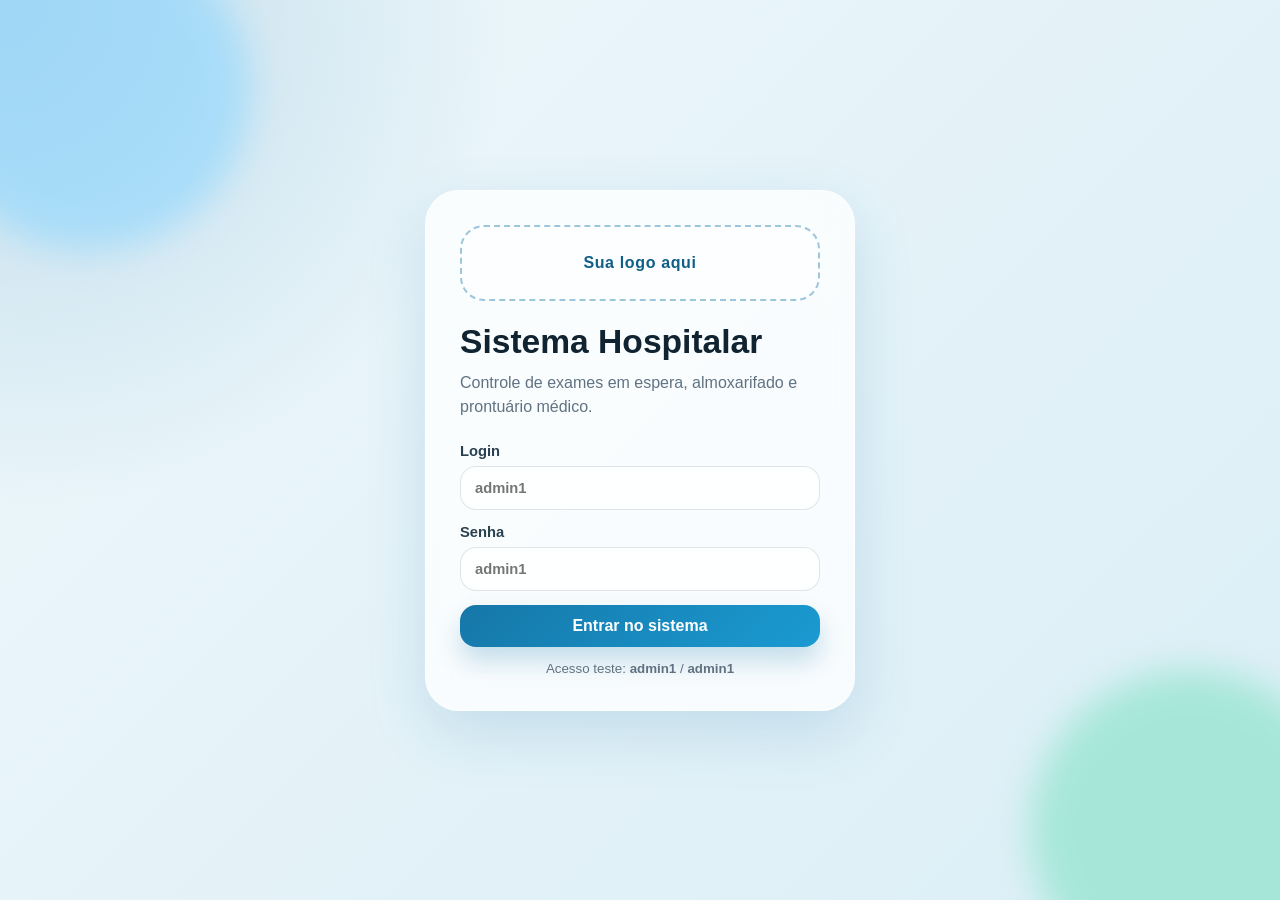
==== commit 3790e9ab: "Add files via upload" ====
--- a/index.html
+++ b/index.html
@@ -3,47 +3,22 @@
 <head>
   <meta charset="UTF-8" />
   <meta name="viewport" content="width=device-width, initial-scale=1.0" />
-  <title>Hospital Control | Almoxarifado, Exames e Prontuário</title>
-  <link rel="preconnect" href="https://fonts.googleapis.com">
-  <link rel="preconnect" href="https://fonts.gstatic.com" crossorigin>
-  <link href="https://fonts.googleapis.com/css2?family=Inter:wght@400;500;600;700;800&display=swap" rel="stylesheet">
-  <link rel="stylesheet" href="css/styles.css" />
+  <title>Sistema Hospitalar | Almoxarifado e Prontuário</title>
+  <link rel="stylesheet" href="styles.css" />
 </head>
 <body>
-  <div id="toast" class="toast" role="status" aria-live="polite"></div>
+  <div id="toast" class="toast"></div>
 
   <section id="loginView" class="login-view">
-    <div class="ambient-grid"></div>
-    <div class="orb orb-one"></div>
-    <div class="orb orb-two"></div>
-
-    <main class="login-shell">
-      <div class="login-hero">
-        <div class="brand-card floating-card">
-          <div class="logo-placeholder">Sua logo aqui</div>
-          <span>Sistema hospitalar integrado</span>
-        </div>
-
-        <div class="mascot-stage" aria-hidden="true">
-          <img src="assets/svg/medbot-mascot.svg" alt="" class="mascot" />
-          <div class="pulse-ring"></div>
-        </div>
-
-        <h1>Controle hospitalar com cara de painel premium.</h1>
-        <p>Almoxarifado, pedidos, coletas, exames em espera e prontuários em uma única central leve para GitHub Pages.</p>
-
-        <div class="hero-metrics">
-          <article><strong id="loginItemsCount">0</strong><span>itens cadastrados</span></article>
-          <article><strong id="loginOrdersCount">0</strong><span>pedidos no mês</span></article>
-          <article><strong id="loginRecordsCount">0</strong><span>prontuários</span></article>
-        </div>
-      </div>
-
-      <form id="loginForm" class="login-card glass-card">
-        <div class="card-kicker">Acesso administrativo</div>
-        <h2>Entrar no painel</h2>
-        <p>Use o acesso de teste para validar o sistema antes de publicar.</p>
-
+    <div class="login-orb orb-a"></div>
+    <div class="login-orb orb-b"></div>
+
+    <div class="login-card glass">
+      <div class="brand-badge">Sua logo aqui</div>
+      <h1>Sistema Hospitalar</h1>
+      <p>Controle de exames em espera, almoxarifado e prontuário médico.</p>
+
+      <form id="loginForm" class="form-stack">
         <label>
           Login
           <input id="loginUser" type="text" placeholder="admin1" autocomplete="username" required />
@@ -52,168 +27,218 @@
           Senha
           <input id="loginPass" type="password" placeholder="admin1" autocomplete="current-password" required />
         </label>
-
-        <button class="primary-btn" type="submit">Acessar sistema</button>
-        <div class="demo-access">Teste: <b>admin1</b> / <b>admin1</b></div>
+        <button class="btn primary full" type="submit">Entrar no sistema</button>
+        <small class="hint">Acesso teste: <b>admin1</b> / <b>admin1</b></small>
       </form>
-    </main>
+    </div>
   </section>
 
-  <section id="appView" class="app-view hidden">
+  <main id="appView" class="app hidden">
     <aside class="sidebar">
-      <div class="side-brand">
-        <div class="side-logo">Sua logo aqui</div>
+      <div class="logo-box">Sua logo aqui</div>
+      <nav>
+        <button class="nav-btn active" data-screen="dashboard">Visão geral</button>
+        <button class="nav-btn" data-screen="items">Cadastro de itens</button>
+        <button class="nav-btn" data-screen="requests">Pedidos</button>
+        <button class="nav-btn" data-screen="history">Histórico</button>
+        <button class="nav-btn" data-screen="medical">Prontuário médico</button>
+        <button class="nav-btn" data-screen="exams">Exames em espera</button>
+      </nav>
+      <button id="logoutBtn" class="btn ghost logout">Sair</button>
+    </aside>
+
+    <section class="workspace">
+      <header class="topbar glass">
         <div>
-          <strong>Hospital Control</strong>
-          <span>Operação interna</span>
-        </div>
-      </div>
-
-      <nav class="side-nav" aria-label="Menu principal">
-        <button class="nav-btn active" data-view="dashboard"><span>⌂</span>Dashboard</button>
-        <button class="nav-btn" data-view="items"><span>▣</span>Itens</button>
-        <button class="nav-btn" data-view="orders"><span>↗</span>Pedidos</button>
-        <button class="nav-btn" data-view="history"><span>◷</span>Histórico</button>
-        <button class="nav-btn" data-view="exams"><span>✚</span>Exames</button>
-        <button class="nav-btn" data-view="records"><span>☤</span>Prontuário</button>
-      </nav>
-
-      <div class="side-mascot">
-        <img src="assets/svg/medbot-mascot.svg" alt="Mascote do sistema" />
-        <p>MedBot está vigiando estoque, filas e papelada.</p>
-      </div>
-    </aside>
-
-    <main class="main-panel">
-      <header class="topbar">
-        <div>
-          <span class="eyebrow">Painel administrativo</span>
-          <h1 id="pageTitle">Dashboard</h1>
-        </div>
-        <div class="topbar-actions">
-          <div class="search-box">
-            <span>⌕</span>
-            <input id="globalSearch" type="search" placeholder="Pesquisar no sistema..." />
-          </div>
-          <button id="exportBtn" class="ghost-btn">Exportar backup</button>
-          <button id="logoutBtn" class="danger-btn">Sair</button>
+          <span class="eyebrow">Painel interno</span>
+          <h2 id="screenTitle">Visão geral</h2>
+        </div>
+        <div class="user-chip">
+          <span class="dot"></span>
+          Admin teste
         </div>
       </header>
 
-      <section id="dashboard" class="view-section active-section">
-        <div class="welcome-card glass-card">
-          <div>
-            <span class="card-kicker">Resumo geral</span>
-            <h2>Primeira versão pronta para apresentação</h2>
-            <p>Esta central organiza solicitações do almoxarifado, coletas, exames em espera e prontuários salvos por paciente.</p>
-          </div>
-          <img src="assets/svg/hospital-illustration.svg" alt="Ilustração hospitalar" />
-        </div>
-
-        <div class="stats-grid">
-          <article class="stat-card"><span>Itens cadastrados</span><strong id="statItems">0</strong><small>Almoxarifado geral</small></article>
-          <article class="stat-card"><span>Pedidos pendentes</span><strong id="statPending">0</strong><small>Aguardando separação</small></article>
-          <article class="stat-card"><span>Prontos para coleta</span><strong id="statReady">0</strong><small>Retirar no almoxarifado</small></article>
-          <article class="stat-card"><span>Prontuários</span><strong id="statRecords">0</strong><small>Pacientes registrados</small></article>
-        </div>
-
-        <div class="two-columns">
-          <article class="panel-card">
-            <div class="panel-title"><h3>Últimos pedidos</h3><span>fluxo do dia</span></div>
-            <div id="recentOrders" class="timeline-list"></div>
-          </article>
-          <article class="panel-card">
-            <div class="panel-title"><h3>Exames em espera</h3><span>fila atual</span></div>
-            <div id="recentExams" class="timeline-list"></div>
-          </article>
-        </div>
-      </section>
-
-      <section id="items" class="view-section">
-        <div class="form-grid">
-          <form id="itemForm" class="panel-card form-card">
-            <div class="panel-title"><h3>Cadastrar item</h3><span>almoxarifado</span></div>
-            <label>Nome do item<input id="itemName" required placeholder="Ex: Luva procedimento M" /></label>
-            <label>Categoria<select id="itemCategory"><option>Hospital</option><option>Ambulância</option><option>Higiene</option><option>Medicação</option><option>Escritório</option><option>Outros</option></select></label>
-            <label>Quantidade atual<input id="itemQty" type="number" min="0" value="0" required /></label>
-            <label>Estoque mínimo<input id="itemMin" type="number" min="0" value="5" required /></label>
-            <button class="primary-btn" type="submit">Salvar item</button>
-          </form>
-          <div class="panel-card">
-            <div class="panel-title"><h3>Itens cadastrados</h3><span id="itemsCountLabel">0 itens</span></div>
-            <div id="itemsList" class="cards-list"></div>
-          </div>
-        </div>
-      </section>
-
-      <section id="orders" class="view-section">
-        <div class="form-grid">
-          <form id="orderForm" class="panel-card form-card">
-            <div class="panel-title"><h3>Novo pedido</h3><span>solicitação interna</span></div>
-            <label>Solicitante<input id="orderPerson" required placeholder="Nome de quem pediu" /></label>
-            <label>Setor<select id="orderSector"><option>Enfermagem</option><option>Recepção</option><option>Ambulância</option><option>Centro cirúrgico</option><option>Exames</option><option>Administração</option></select></label>
-            <label>Item<select id="orderItem" required></select></label>
-            <label>Quantidade<input id="orderQty" type="number" min="1" value="1" required /></label>
-            <label>Observação<textarea id="orderNote" placeholder="Ex: urgência, plantão, ambulância 02..."></textarea></label>
-            <button class="primary-btn" type="submit">Enviar ao almoxarifado</button>
-          </form>
-          <div class="panel-card">
-            <div class="panel-title"><h3>Pedidos do almoxarifado</h3><span>clique para atualizar status</span></div>
-            <div id="ordersList" class="cards-list"></div>
-          </div>
-        </div>
-      </section>
-
-      <section id="history" class="view-section">
-        <div class="panel-card">
-          <div class="panel-title"><h3>Histórico de retiradas</h3><span>controle mensal e diário</span></div>
-          <div class="filter-row">
-            <input id="historyPerson" placeholder="Filtrar por pessoa" />
-            <input id="historyMonth" type="month" />
-            <button id="clearHistoryFilters" class="ghost-btn">Limpar filtro</button>
+      <section id="dashboard" class="screen active-screen">
+        <div class="grid stats-grid">
+          <article class="stat-card">
+            <span>Itens cadastrados</span>
+            <strong id="statItems">0</strong>
+          </article>
+          <article class="stat-card">
+            <span>Pedidos pendentes</span>
+            <strong id="statPending">0</strong>
+          </article>
+          <article class="stat-card">
+            <span>Prontos para coleta</span>
+            <strong id="statReady">0</strong>
+          </article>
+          <article class="stat-card">
+            <span>Prontuários salvos</span>
+            <strong id="statRecords">0</strong>
+          </article>
+        </div>
+
+        <div class="panel glass">
+          <div class="panel-head">
+            <div>
+              <h3>Fluxo do almoxarifado</h3>
+              <p>Pedido solicitado → almoxarifado separa → colaborador coleta → histórico mensal.</p>
+            </div>
+          </div>
+          <div id="recentRequests" class="cards-list"></div>
+        </div>
+      </section>
+
+      <section id="items" class="screen">
+        <div class="two-columns">
+          <form id="itemForm" class="panel glass form-stack">
+            <h3>Cadastrar item</h3>
+            <label>Nome do item <input id="itemName" required placeholder="Ex: Luva descartável M" /></label>
+            <label>Categoria
+              <select id="itemCategory" required>
+                <option value="Hospital">Hospital</option>
+                <option value="Ambulância">Ambulância</option>
+                <option value="Limpeza">Limpeza</option>
+                <option value="Escritório">Escritório</option>
+                <option value="Medicamentos">Medicamentos</option>
+                <option value="Outros">Outros</option>
+              </select>
+            </label>
+            <label>Unidade <input id="itemUnit" required placeholder="Ex: caixa, unidade, pacote" /></label>
+            <label>Estoque atual <input id="itemStock" type="number" min="0" required placeholder="0" /></label>
+            <label>Estoque mínimo <input id="itemMin" type="number" min="0" required placeholder="0" /></label>
+            <label>Observação <textarea id="itemNote" placeholder="Detalhes importantes do item"></textarea></label>
+            <button class="btn primary" type="submit">Salvar item</button>
+          </form>
+
+          <div class="panel glass">
+            <div class="panel-head">
+              <div>
+                <h3>Itens cadastrados</h3>
+                <p>Controle básico para hospital e ambulância.</p>
+              </div>
+              <input id="itemSearch" class="search" placeholder="Buscar item..." />
+            </div>
+            <div id="itemList" class="table-wrap"></div>
+          </div>
+        </div>
+      </section>
+
+      <section id="requests" class="screen">
+        <div class="two-columns">
+          <form id="requestForm" class="panel glass form-stack">
+            <h3>Novo pedido ao almoxarifado</h3>
+            <label>Solicitante <input id="requestPerson" required placeholder="Nome de quem está pedindo" /></label>
+            <label>Setor
+              <select id="requestSector" required>
+                <option>Enfermagem</option>
+                <option>Recepção</option>
+                <option>Ambulância</option>
+                <option>Centro médico</option>
+                <option>Administração</option>
+                <option>Limpeza</option>
+              </select>
+            </label>
+            <label>Item
+              <select id="requestItem" required></select>
+            </label>
+            <label>Quantidade <input id="requestQty" type="number" min="1" required value="1" /></label>
+            <label>Motivo/observação <textarea id="requestReason" placeholder="Ex: reposição da sala 2"></textarea></label>
+            <button class="btn primary" type="submit">Enviar pedido</button>
+          </form>
+
+          <div class="panel glass">
+            <div class="panel-head">
+              <div>
+                <h3>Pedidos recebidos</h3>
+                <p>Atualize o pedido quando estiver separado ou coletado.</p>
+              </div>
+              <select id="requestFilter" class="search">
+                <option value="todos">Todos</option>
+                <option value="pendente">Pendentes</option>
+                <option value="pronto">Prontos para coleta</option>
+                <option value="retirado">Retirados</option>
+              </select>
+            </div>
+            <div id="requestList" class="cards-list"></div>
+          </div>
+        </div>
+      </section>
+
+      <section id="history" class="screen">
+        <div class="panel glass">
+          <div class="panel-head">
+            <div>
+              <h3>Histórico por pessoa, dia e mês</h3>
+              <p>Veja o que cada colaborador retirou para ter rastreio e controle.</p>
+            </div>
+            <div class="filter-row">
+              <input id="historyPerson" class="search" placeholder="Buscar pessoa..." />
+              <input id="historyMonth" class="search" type="month" />
+            </div>
           </div>
           <div id="historyList" class="table-wrap"></div>
         </div>
       </section>
 
-      <section id="exams" class="view-section">
-        <div class="form-grid">
-          <form id="examForm" class="panel-card form-card">
-            <div class="panel-title"><h3>Adicionar exame em espera</h3><span>fila de atendimento</span></div>
-            <label>Paciente<input id="examPatient" required placeholder="Nome do paciente" /></label>
-            <label>CPF<input id="examCpf" placeholder="000.000.000-00" /></label>
-            <label>Tipo de exame<input id="examType" required placeholder="Ex: Raio-X, Hemograma" /></label>
-            <label>Status<select id="examStatus"><option>Aguardando</option><option>Chamado</option><option>Finalizado</option></select></label>
-            <button class="primary-btn" type="submit">Salvar exame</button>
-          </form>
-          <div class="panel-card">
-            <div class="panel-title"><h3>Fila de exames</h3><span>acompanhamento</span></div>
-            <div id="examsList" class="cards-list"></div>
-          </div>
-        </div>
-      </section>
-
-      <section id="records" class="view-section">
-        <div class="form-grid">
-          <form id="recordForm" class="panel-card form-card">
-            <div class="panel-title"><h3>Prontuário médico</h3><span>cadastro por paciente</span></div>
-            <label>Paciente<input id="recordPatient" required placeholder="Nome completo" /></label>
-            <label>CPF<input id="recordCpf" required placeholder="000.000.000-00" /></label>
-            <label>Médico responsável<input id="recordDoctor" placeholder="Dr(a)." /></label>
-            <label>Queixa principal<textarea id="recordComplaint" required></textarea></label>
-            <label>Conduta / observações<textarea id="recordConduct" required></textarea></label>
-            <button class="primary-btn" type="submit">Salvar prontuário</button>
-          </form>
-          <div class="panel-card">
-            <div class="panel-title"><h3>Prontuários salvos</h3><span>histórico do paciente</span></div>
-            <div class="filter-row"><input id="recordSearch" placeholder="Buscar por nome ou CPF" /></div>
-            <div id="recordsList" class="cards-list"></div>
-          </div>
-        </div>
-      </section>
-    </main>
-  </section>
-
-  <script src="js/app.js"></script>
+      <section id="medical" class="screen">
+        <div class="two-columns">
+          <form id="medicalForm" class="panel glass form-stack">
+            <h3>Novo prontuário</h3>
+            <label>Nome do paciente <input id="patientName" required placeholder="Nome completo" /></label>
+            <label>CPF <input id="patientCpf" required placeholder="000.000.000-00" /></label>
+            <label>Data de nascimento <input id="patientBirth" type="date" /></label>
+            <label>Médico responsável <input id="doctorName" required placeholder="Dr(a). Nome" /></label>
+            <label>Queixa principal <textarea id="patientComplaint" required placeholder="Relato inicial do paciente"></textarea></label>
+            <label>Conduta médica <textarea id="medicalConduct" required placeholder="Exames, medicação, orientação, retorno..."></textarea></label>
+            <button class="btn primary" type="submit">Salvar prontuário</button>
+          </form>
+
+          <div class="panel glass">
+            <div class="panel-head">
+              <div>
+                <h3>Prontuários salvos</h3>
+                <p>Busque por nome, CPF ou médico.</p>
+              </div>
+              <input id="medicalSearch" class="search" placeholder="Buscar prontuário..." />
+            </div>
+            <div id="medicalList" class="cards-list"></div>
+          </div>
+        </div>
+      </section>
+
+      <section id="exams" class="screen">
+        <div class="two-columns">
+          <form id="examForm" class="panel glass form-stack">
+            <h3>Novo exame em espera</h3>
+            <label>Paciente <input id="examPatient" required placeholder="Nome do paciente" /></label>
+            <label>CPF <input id="examCpf" required placeholder="000.000.000-00" /></label>
+            <label>Tipo de exame <input id="examType" required placeholder="Ex: Hemograma, Raio-X" /></label>
+            <label>Status
+              <select id="examStatus">
+                <option>Aguardando coleta</option>
+                <option>Aguardando laudo</option>
+                <option>Pronto para entrega</option>
+              </select>
+            </label>
+            <button class="btn primary" type="submit">Salvar exame</button>
+          </form>
+          <div class="panel glass">
+            <div class="panel-head">
+              <div>
+                <h3>Fila de exames</h3>
+                <p>Primeiro esqueleto para controle de espera.</p>
+              </div>
+              <input id="examSearch" class="search" placeholder="Buscar exame..." />
+            </div>
+            <div id="examList" class="cards-list"></div>
+          </div>
+        </div>
+      </section>
+    </section>
+  </main>
+
+  <script src="app.js"></script>
 </body>
 </html>
--- a/styles.css
+++ b/styles.css
@@ -0,0 +1,214 @@
+:root {
+  --bg: #eef7fb;
+  --bg-2: #dbeef6;
+  --card: rgba(255, 255, 255, .78);
+  --text: #102331;
+  --muted: #607282;
+  --primary: #1677a8;
+  --primary-dark: #0f5e86;
+  --success: #1d9a6c;
+  --warning: #d48b18;
+  --danger: #d94d4d;
+  --line: rgba(16, 35, 49, .12);
+  --shadow: 0 22px 60px rgba(22, 119, 168, .16);
+  --radius: 24px;
+}
+
+* { box-sizing: border-box; }
+html { scroll-behavior: smooth; }
+body {
+  margin: 0;
+  font-family: Inter, Segoe UI, Arial, sans-serif;
+  color: var(--text);
+  background:
+    radial-gradient(circle at top left, rgba(22,119,168,.22), transparent 32rem),
+    linear-gradient(135deg, var(--bg), var(--bg-2));
+  min-height: 100vh;
+}
+
+button, input, select, textarea { font: inherit; }
+button { cursor: pointer; }
+textarea { min-height: 96px; resize: vertical; }
+.hidden { display: none !important; }
+
+.glass {
+  background: var(--card);
+  border: 1px solid rgba(255,255,255,.72);
+  box-shadow: var(--shadow);
+  backdrop-filter: blur(18px);
+}
+
+.login-view {
+  min-height: 100vh;
+  display: grid;
+  place-items: center;
+  position: relative;
+  overflow: hidden;
+  padding: 24px;
+}
+.login-orb {
+  position: absolute;
+  width: 320px;
+  height: 320px;
+  border-radius: 999px;
+  filter: blur(18px);
+  opacity: .58;
+  animation: float 8s ease-in-out infinite;
+}
+.orb-a { background: #8ad5ff; top: -70px; left: -70px; }
+.orb-b { background: #7fe1c4; bottom: -90px; right: -70px; animation-delay: -3s; }
+@keyframes float { 50% { transform: translateY(24px) translateX(12px); } }
+.login-card {
+  width: min(430px, 100%);
+  border-radius: 34px;
+  padding: 34px;
+  position: relative;
+  z-index: 1;
+}
+.brand-badge, .logo-box {
+  display: grid;
+  place-items: center;
+  border: 2px dashed rgba(22,119,168,.42);
+  color: var(--primary-dark);
+  font-weight: 900;
+  letter-spacing: .04em;
+  background: rgba(255,255,255,.62);
+}
+.brand-badge { height: 76px; border-radius: 24px; margin-bottom: 22px; }
+.login-card h1 { margin: 0 0 10px; font-size: 2.1rem; }
+.login-card p { margin: 0 0 24px; color: var(--muted); line-height: 1.5; }
+
+.form-stack { display: grid; gap: 14px; }
+label { display: grid; gap: 7px; color: #294050; font-weight: 700; font-size: .92rem; }
+input, select, textarea, .search {
+  width: 100%;
+  border: 1px solid var(--line);
+  border-radius: 16px;
+  padding: 13px 14px;
+  background: rgba(255,255,255,.82);
+  color: var(--text);
+  outline: none;
+  transition: .2s;
+}
+input:focus, select:focus, textarea:focus { border-color: var(--primary); box-shadow: 0 0 0 4px rgba(22,119,168,.12); }
+.hint { color: var(--muted); text-align: center; }
+
+.btn {
+  border: 0;
+  border-radius: 16px;
+  padding: 12px 16px;
+  font-weight: 900;
+  transition: .2s;
+}
+.btn:hover { transform: translateY(-1px); }
+.btn.primary { color: white; background: linear-gradient(135deg, var(--primary), #1a9bd2); box-shadow: 0 14px 26px rgba(22,119,168,.24); }
+.btn.ghost { background: rgba(255,255,255,.7); color: var(--primary-dark); border: 1px solid var(--line); }
+.btn.success { background: rgba(29,154,108,.12); color: var(--success); border: 1px solid rgba(29,154,108,.2); }
+.btn.warning { background: rgba(212,139,24,.12); color: var(--warning); border: 1px solid rgba(212,139,24,.2); }
+.btn.danger { background: rgba(217,77,77,.12); color: var(--danger); border: 1px solid rgba(217,77,77,.2); }
+.btn.full { width: 100%; }
+
+.app { min-height: 100vh; display: grid; grid-template-columns: 290px 1fr; }
+.sidebar {
+  min-height: 100vh;
+  padding: 22px;
+  background: rgba(255,255,255,.48);
+  border-right: 1px solid rgba(255,255,255,.76);
+  position: sticky;
+  top: 0;
+}
+.logo-box { height: 86px; border-radius: 24px; margin-bottom: 22px; }
+nav { display: grid; gap: 10px; }
+.nav-btn {
+  text-align: left;
+  border: 1px solid transparent;
+  background: transparent;
+  padding: 14px 16px;
+  border-radius: 16px;
+  color: #425b6b;
+  font-weight: 850;
+}
+.nav-btn:hover, .nav-btn.active { background: rgba(22,119,168,.1); color: var(--primary-dark); border-color: rgba(22,119,168,.16); }
+.logout { width: calc(100% - 44px); position: absolute; bottom: 22px; }
+.workspace { padding: 24px; overflow: hidden; }
+.topbar {
+  border-radius: var(--radius);
+  padding: 22px 24px;
+  display: flex;
+  justify-content: space-between;
+  align-items: center;
+  margin-bottom: 22px;
+}
+.eyebrow { color: var(--primary); text-transform: uppercase; font-weight: 950; letter-spacing: .09em; font-size: .75rem; }
+.topbar h2 { margin: 6px 0 0; font-size: 1.7rem; }
+.user-chip { display: flex; align-items: center; gap: 9px; padding: 10px 14px; border-radius: 999px; background: rgba(255,255,255,.68); font-weight: 850; }
+.dot { width: 10px; height: 10px; border-radius: 50%; background: var(--success); box-shadow: 0 0 0 6px rgba(29,154,108,.12); }
+
+.screen { display: none; animation: rise .28s ease both; }
+.active-screen { display: block; }
+@keyframes rise { from { opacity: 0; transform: translateY(8px); } }
+.grid { display: grid; gap: 16px; }
+.stats-grid { grid-template-columns: repeat(4, minmax(0, 1fr)); margin-bottom: 20px; }
+.stat-card, .panel {
+  border-radius: var(--radius);
+  padding: 20px;
+  background: rgba(255,255,255,.72);
+  border: 1px solid rgba(255,255,255,.75);
+  box-shadow: var(--shadow);
+}
+.stat-card span { color: var(--muted); font-weight: 800; }
+.stat-card strong { display: block; margin-top: 10px; font-size: 2.1rem; color: var(--primary-dark); }
+.two-columns { display: grid; grid-template-columns: 390px 1fr; gap: 20px; align-items: start; }
+.panel-head { display: flex; justify-content: space-between; align-items: start; gap: 14px; margin-bottom: 16px; }
+.panel h3 { margin: 0 0 6px; }
+.panel p { margin: 0; color: var(--muted); }
+.filter-row { display: flex; gap: 10px; min-width: 420px; }
+
+.table-wrap { overflow-x: auto; }
+table { width: 100%; border-collapse: collapse; min-width: 720px; }
+th, td { padding: 14px; border-bottom: 1px solid var(--line); text-align: left; vertical-align: top; }
+th { color: var(--muted); font-size: .82rem; text-transform: uppercase; letter-spacing: .04em; }
+.tag { display: inline-flex; align-items: center; border-radius: 999px; padding: 6px 10px; font-weight: 850; font-size: .78rem; }
+.tag.pendente { color: var(--warning); background: rgba(212,139,24,.12); }
+.tag.pronto { color: var(--primary-dark); background: rgba(22,119,168,.12); }
+.tag.retirado { color: var(--success); background: rgba(29,154,108,.12); }
+.tag.low { color: var(--danger); background: rgba(217,77,77,.12); }
+.tag.ok { color: var(--success); background: rgba(29,154,108,.12); }
+
+.cards-list { display: grid; gap: 12px; }
+.data-card {
+  background: rgba(255,255,255,.72);
+  border: 1px solid var(--line);
+  border-radius: 20px;
+  padding: 16px;
+}
+.data-card h4 { margin: 0 0 8px; }
+.data-card p { margin: 5px 0; color: var(--muted); line-height: 1.42; }
+.action-row { display: flex; gap: 8px; flex-wrap: wrap; margin-top: 12px; }
+.empty { color: var(--muted); text-align: center; padding: 26px; border: 1px dashed var(--line); border-radius: 18px; }
+.toast {
+  position: fixed;
+  right: 22px;
+  bottom: 22px;
+  z-index: 20;
+  transform: translateY(20px);
+  opacity: 0;
+  pointer-events: none;
+  transition: .25s;
+  background: #102331;
+  color: white;
+  padding: 14px 18px;
+  border-radius: 16px;
+  box-shadow: 0 18px 40px rgba(0,0,0,.2);
+  font-weight: 800;
+}
+.toast.show { opacity: 1; transform: translateY(0); }
+
+@media (max-width: 980px) {
+  .app { grid-template-columns: 1fr; }
+  .sidebar { position: static; min-height: auto; }
+  .logout { position: static; width: 100%; margin-top: 16px; }
+  .two-columns, .stats-grid { grid-template-columns: 1fr; }
+  .topbar { align-items: flex-start; flex-direction: column; }
+  .filter-row { min-width: 0; flex-direction: column; width: 100%; }
+}
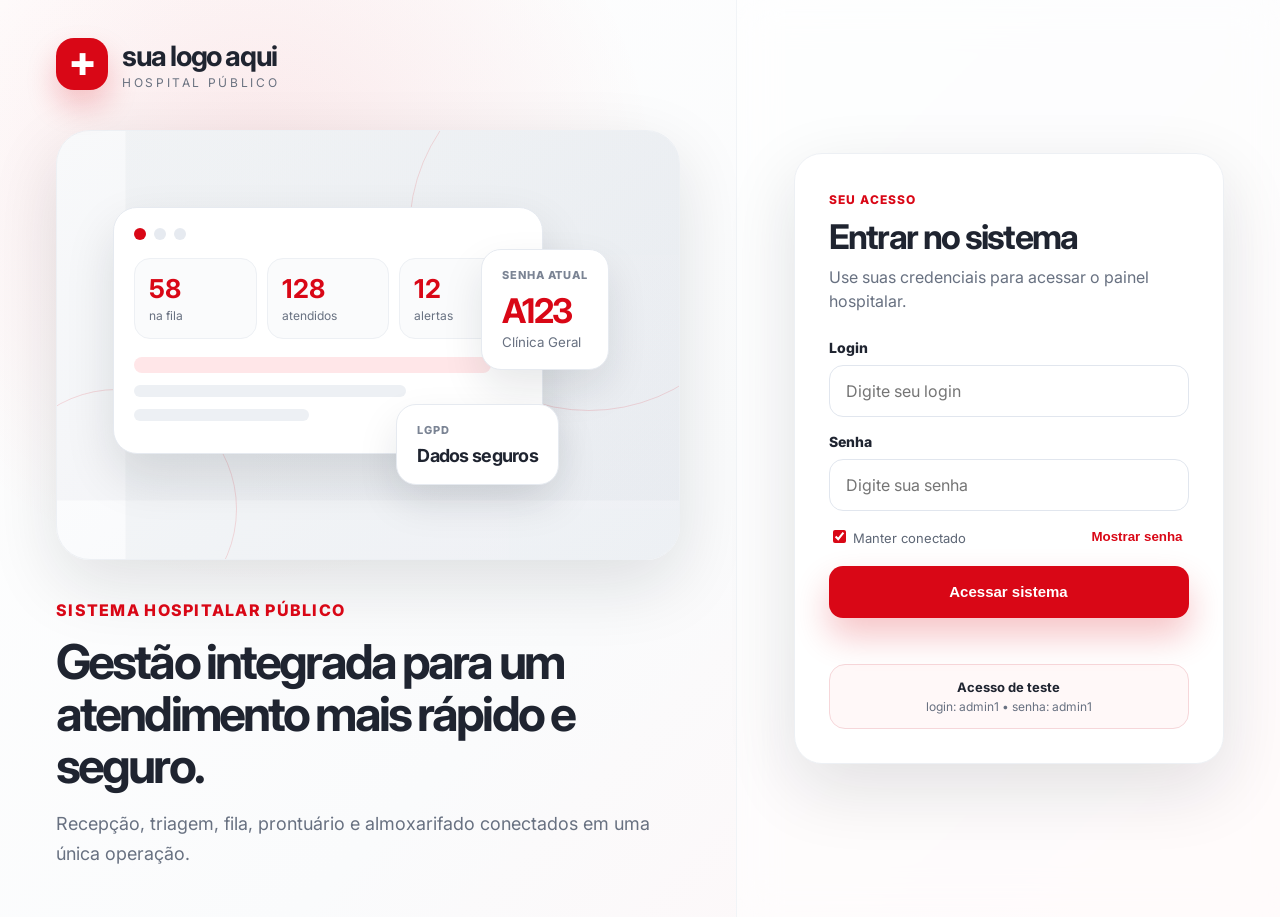
==== commit 94e16fa6: "Add files via upload" ====
--- a/index.html
+++ b/index.html
@@ -1,244 +1,13 @@
-<!DOCTYPE html>
+<!doctype html>
 <html lang="pt-BR">
 <head>
-  <meta charset="UTF-8" />
-  <meta name="viewport" content="width=device-width, initial-scale=1.0" />
-  <title>Sistema Hospitalar | Almoxarifado e Prontuário</title>
-  <link rel="stylesheet" href="styles.css" />
+  <meta charset="utf-8">
+  <meta name="viewport" content="width=device-width, initial-scale=1">
+  <title>Login | Sistema Hospitalar Público</title>
+  <meta http-equiv="refresh" content="0; url=Pages/login.html">
 </head>
 <body>
-  <div id="toast" class="toast"></div>
-
-  <section id="loginView" class="login-view">
-    <div class="login-orb orb-a"></div>
-    <div class="login-orb orb-b"></div>
-
-    <div class="login-card glass">
-      <div class="brand-badge">Sua logo aqui</div>
-      <h1>Sistema Hospitalar</h1>
-      <p>Controle de exames em espera, almoxarifado e prontuário médico.</p>
-
-      <form id="loginForm" class="form-stack">
-        <label>
-          Login
-          <input id="loginUser" type="text" placeholder="admin1" autocomplete="username" required />
-        </label>
-        <label>
-          Senha
-          <input id="loginPass" type="password" placeholder="admin1" autocomplete="current-password" required />
-        </label>
-        <button class="btn primary full" type="submit">Entrar no sistema</button>
-        <small class="hint">Acesso teste: <b>admin1</b> / <b>admin1</b></small>
-      </form>
-    </div>
-  </section>
-
-  <main id="appView" class="app hidden">
-    <aside class="sidebar">
-      <div class="logo-box">Sua logo aqui</div>
-      <nav>
-        <button class="nav-btn active" data-screen="dashboard">Visão geral</button>
-        <button class="nav-btn" data-screen="items">Cadastro de itens</button>
-        <button class="nav-btn" data-screen="requests">Pedidos</button>
-        <button class="nav-btn" data-screen="history">Histórico</button>
-        <button class="nav-btn" data-screen="medical">Prontuário médico</button>
-        <button class="nav-btn" data-screen="exams">Exames em espera</button>
-      </nav>
-      <button id="logoutBtn" class="btn ghost logout">Sair</button>
-    </aside>
-
-    <section class="workspace">
-      <header class="topbar glass">
-        <div>
-          <span class="eyebrow">Painel interno</span>
-          <h2 id="screenTitle">Visão geral</h2>
-        </div>
-        <div class="user-chip">
-          <span class="dot"></span>
-          Admin teste
-        </div>
-      </header>
-
-      <section id="dashboard" class="screen active-screen">
-        <div class="grid stats-grid">
-          <article class="stat-card">
-            <span>Itens cadastrados</span>
-            <strong id="statItems">0</strong>
-          </article>
-          <article class="stat-card">
-            <span>Pedidos pendentes</span>
-            <strong id="statPending">0</strong>
-          </article>
-          <article class="stat-card">
-            <span>Prontos para coleta</span>
-            <strong id="statReady">0</strong>
-          </article>
-          <article class="stat-card">
-            <span>Prontuários salvos</span>
-            <strong id="statRecords">0</strong>
-          </article>
-        </div>
-
-        <div class="panel glass">
-          <div class="panel-head">
-            <div>
-              <h3>Fluxo do almoxarifado</h3>
-              <p>Pedido solicitado → almoxarifado separa → colaborador coleta → histórico mensal.</p>
-            </div>
-          </div>
-          <div id="recentRequests" class="cards-list"></div>
-        </div>
-      </section>
-
-      <section id="items" class="screen">
-        <div class="two-columns">
-          <form id="itemForm" class="panel glass form-stack">
-            <h3>Cadastrar item</h3>
-            <label>Nome do item <input id="itemName" required placeholder="Ex: Luva descartável M" /></label>
-            <label>Categoria
-              <select id="itemCategory" required>
-                <option value="Hospital">Hospital</option>
-                <option value="Ambulância">Ambulância</option>
-                <option value="Limpeza">Limpeza</option>
-                <option value="Escritório">Escritório</option>
-                <option value="Medicamentos">Medicamentos</option>
-                <option value="Outros">Outros</option>
-              </select>
-            </label>
-            <label>Unidade <input id="itemUnit" required placeholder="Ex: caixa, unidade, pacote" /></label>
-            <label>Estoque atual <input id="itemStock" type="number" min="0" required placeholder="0" /></label>
-            <label>Estoque mínimo <input id="itemMin" type="number" min="0" required placeholder="0" /></label>
-            <label>Observação <textarea id="itemNote" placeholder="Detalhes importantes do item"></textarea></label>
-            <button class="btn primary" type="submit">Salvar item</button>
-          </form>
-
-          <div class="panel glass">
-            <div class="panel-head">
-              <div>
-                <h3>Itens cadastrados</h3>
-                <p>Controle básico para hospital e ambulância.</p>
-              </div>
-              <input id="itemSearch" class="search" placeholder="Buscar item..." />
-            </div>
-            <div id="itemList" class="table-wrap"></div>
-          </div>
-        </div>
-      </section>
-
-      <section id="requests" class="screen">
-        <div class="two-columns">
-          <form id="requestForm" class="panel glass form-stack">
-            <h3>Novo pedido ao almoxarifado</h3>
-            <label>Solicitante <input id="requestPerson" required placeholder="Nome de quem está pedindo" /></label>
-            <label>Setor
-              <select id="requestSector" required>
-                <option>Enfermagem</option>
-                <option>Recepção</option>
-                <option>Ambulância</option>
-                <option>Centro médico</option>
-                <option>Administração</option>
-                <option>Limpeza</option>
-              </select>
-            </label>
-            <label>Item
-              <select id="requestItem" required></select>
-            </label>
-            <label>Quantidade <input id="requestQty" type="number" min="1" required value="1" /></label>
-            <label>Motivo/observação <textarea id="requestReason" placeholder="Ex: reposição da sala 2"></textarea></label>
-            <button class="btn primary" type="submit">Enviar pedido</button>
-          </form>
-
-          <div class="panel glass">
-            <div class="panel-head">
-              <div>
-                <h3>Pedidos recebidos</h3>
-                <p>Atualize o pedido quando estiver separado ou coletado.</p>
-              </div>
-              <select id="requestFilter" class="search">
-                <option value="todos">Todos</option>
-                <option value="pendente">Pendentes</option>
-                <option value="pronto">Prontos para coleta</option>
-                <option value="retirado">Retirados</option>
-              </select>
-            </div>
-            <div id="requestList" class="cards-list"></div>
-          </div>
-        </div>
-      </section>
-
-      <section id="history" class="screen">
-        <div class="panel glass">
-          <div class="panel-head">
-            <div>
-              <h3>Histórico por pessoa, dia e mês</h3>
-              <p>Veja o que cada colaborador retirou para ter rastreio e controle.</p>
-            </div>
-            <div class="filter-row">
-              <input id="historyPerson" class="search" placeholder="Buscar pessoa..." />
-              <input id="historyMonth" class="search" type="month" />
-            </div>
-          </div>
-          <div id="historyList" class="table-wrap"></div>
-        </div>
-      </section>
-
-      <section id="medical" class="screen">
-        <div class="two-columns">
-          <form id="medicalForm" class="panel glass form-stack">
-            <h3>Novo prontuário</h3>
-            <label>Nome do paciente <input id="patientName" required placeholder="Nome completo" /></label>
-            <label>CPF <input id="patientCpf" required placeholder="000.000.000-00" /></label>
-            <label>Data de nascimento <input id="patientBirth" type="date" /></label>
-            <label>Médico responsável <input id="doctorName" required placeholder="Dr(a). Nome" /></label>
-            <label>Queixa principal <textarea id="patientComplaint" required placeholder="Relato inicial do paciente"></textarea></label>
-            <label>Conduta médica <textarea id="medicalConduct" required placeholder="Exames, medicação, orientação, retorno..."></textarea></label>
-            <button class="btn primary" type="submit">Salvar prontuário</button>
-          </form>
-
-          <div class="panel glass">
-            <div class="panel-head">
-              <div>
-                <h3>Prontuários salvos</h3>
-                <p>Busque por nome, CPF ou médico.</p>
-              </div>
-              <input id="medicalSearch" class="search" placeholder="Buscar prontuário..." />
-            </div>
-            <div id="medicalList" class="cards-list"></div>
-          </div>
-        </div>
-      </section>
-
-      <section id="exams" class="screen">
-        <div class="two-columns">
-          <form id="examForm" class="panel glass form-stack">
-            <h3>Novo exame em espera</h3>
-            <label>Paciente <input id="examPatient" required placeholder="Nome do paciente" /></label>
-            <label>CPF <input id="examCpf" required placeholder="000.000.000-00" /></label>
-            <label>Tipo de exame <input id="examType" required placeholder="Ex: Hemograma, Raio-X" /></label>
-            <label>Status
-              <select id="examStatus">
-                <option>Aguardando coleta</option>
-                <option>Aguardando laudo</option>
-                <option>Pronto para entrega</option>
-              </select>
-            </label>
-            <button class="btn primary" type="submit">Salvar exame</button>
-          </form>
-          <div class="panel glass">
-            <div class="panel-head">
-              <div>
-                <h3>Fila de exames</h3>
-                <p>Primeiro esqueleto para controle de espera.</p>
-              </div>
-              <input id="examSearch" class="search" placeholder="Buscar exame..." />
-            </div>
-            <div id="examList" class="cards-list"></div>
-          </div>
-        </div>
-      </section>
-    </section>
-  </main>
-
-  <script src="app.js"></script>
+  <script>location.href='Pages/login.html';</script>
+  <a href="Pages/recepção.html">Abrir login</a>
 </body>
 </html>
